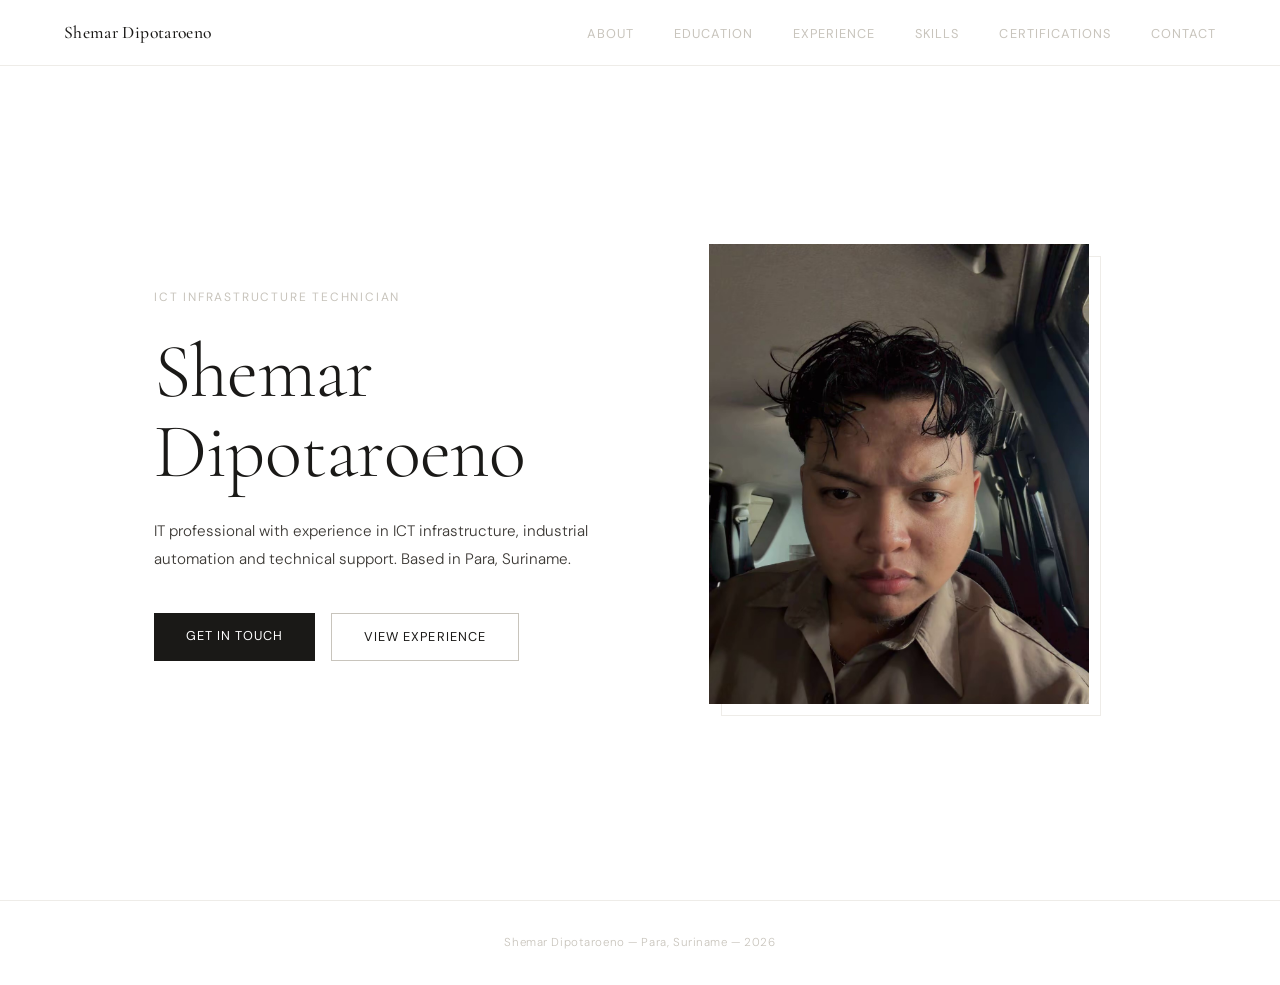
==== index.html @ 1cb49484 "Add files via upload" ====
﻿<!DOCTYPE html>
<html lang="en">
<head>
  <meta charset="UTF-8" />
  <meta name="viewport" content="width=device-width, initial-scale=1.0, viewport-fit=cover" />
  <title>Shemar Dipotaroeno</title>
  <link rel="preconnect" href="https://fonts.googleapis.com" />
  <link href="https://fonts.googleapis.com/css2?family=Cormorant+Garamond:wght@300;400;500;600&family=DM+Sans:wght@300;400;500&display=swap" rel="stylesheet" />
  <link rel="stylesheet" href="css/base.css">
  <link rel="stylesheet" href="css/hero.css">
</head>
<body>

<nav>
  <a href="index.html" class="nav-name">Shemar Dipotaroeno</a>
  <ul class="nav-links" id="navLinks">
    <li><a href="about.html">About</a></li>
    <li><a href="education.html">Education</a></li>
    <li><a href="experience.html">Experience</a></li>
    <li><a href="skills.html">Skills</a></li>
    <li><a href="certifications.html">Certifications</a></li>
    <li><a href="contact.html">Contact</a></li>
  </ul>
  <button class="nav-burger" id="navBurger" aria-label="Menu">
    <span></span><span></span><span></span>
  </button>
</nav>

<section id="hero">
  <div class="hero-text">
    <p class="hero-eyebrow">ICT Infrastructure Technician</p>
    <h1>Shemar<br/>Dipotaroeno</h1>
    <p class="hero-desc">
      IT professional with experience in ICT infrastructure, industrial automation and technical support.
      Based in Para, Suriname.
    </p>
    <div class="hero-ctas">
      <a href="contact.html" class="btn btn-primary">Get in touch</a>
      <a href="experience.html" class="btn btn-outline">View experience</a>
    </div>
  </div>
  <div class="hero-photo">
    <div class="photo-frame">
      <img src="img/shemar.jpg" alt="Shemar Dipotaroeno" />
    </div>
  </div>
</section>

<footer>
  <p>Shemar Dipotaroeno &mdash; Para, Suriname &mdash; <span id="year"></span></p>
</footer>

<script src="js/script.js"></script>
</body>
</html>
---- css/base.css ----
*, *::before, *::after { box-sizing: border-box; margin: 0; padding: 0; }

:root {
  --white:    #ffffff;
  --off:      #f7f6f3;
  --light:    #eeece8;
  --mid:      #c8c4bc;
  --dark:     #3a3733;
  --black:    #1a1917;
  --accent:   #2c5f4a;
  --serif:    'Cormorant Garamond', Georgia, serif;
  --sans:     'DM Sans', system-ui, sans-serif;
}

html { scroll-behavior: smooth; }

body {
  background: var(--white);
  color: var(--dark);
  font-family: var(--sans);
  font-weight: 300;
  line-height: 1.7;
}

/* ── NAV ── */
nav {
  position: fixed; top: 0; left: 0; right: 0;
  z-index: 100;
  display: flex; align-items: center; justify-content: space-between;
  padding: 1.1rem 4rem;
  background: rgba(255,255,255,.97);
  backdrop-filter: blur(8px);
  -webkit-backdrop-filter: blur(8px);
  border-bottom: 1px solid var(--light);
  min-height: 60px;
}
.nav-name {
  font-family: var(--serif);
  font-size: 1.1rem;
  font-weight: 500;
  color: var(--black);
  letter-spacing: .02em;
  text-decoration: none;
}
.nav-links { display: flex; gap: 2.5rem; list-style: none; }
.nav-links a {
  font-size: .8rem;
  font-weight: 400;
  color: var(--mid);
  text-decoration: none;
  letter-spacing: .08em;
  text-transform: uppercase;
  transition: color .2s;
}
.nav-links a:hover,
.nav-links a.active { color: var(--black); }

/* ── BUTTONS ── */
.btn {
  display: inline-block;
  padding: .75rem 2rem;
  font-family: var(--sans);
  font-size: .8rem;
  font-weight: 400;
  letter-spacing: .08em;
  text-transform: uppercase;
  text-decoration: none;
  border-radius: 0;
  transition: all .25s;
  cursor: pointer;
  border: none;
}
.btn-primary { background: var(--black); color: var(--white); }
.btn-primary:hover { background: var(--accent); }
.btn-outline { background: transparent; color: var(--black); border: 1px solid var(--mid); }
.btn-outline:hover { border-color: var(--black); }

/* ── DIVIDER ── */
.divider { border: none; border-top: 1px solid var(--light); margin: 0; }

/* ── SECTIONS ── */
section {
  padding: 6rem 4rem;
  max-width: 1100px;
  margin: 0 auto;
}
.sec-label {
  font-size: .7rem;
  font-weight: 400;
  color: var(--mid);
  letter-spacing: .2em;
  text-transform: uppercase;
  margin-bottom: 1rem;
}
h2 {
  font-family: var(--serif);
  font-size: clamp(2rem, 4vw, 3rem);
  font-weight: 300;
  color: var(--black);
  margin-bottom: 3rem;
  line-height: 1.1;
}

/* ── FOOTER ── */
footer {
  text-align: center;
  padding: 2rem;
  border-top: 1px solid var(--light);
  font-size: .72rem;
  color: var(--mid);
  letter-spacing: .05em;
}

/* ── REVEAL ── */
.reveal {
  opacity: 0;
  transform: translateY(24px);
  transition: opacity .7s, transform .7s;
}
.reveal.visible { opacity: 1; transform: none; }

@keyframes fadeUp {
  from { opacity: 0; transform: translateY(16px); }
  to   { opacity: 1; transform: none; }
}
@keyframes fadeIn {
  from { opacity: 0; }
  to   { opacity: 1; }
}

/* ── HAMBURGER ── */
.nav-burger {
  display: none;
  flex-direction: column;
  gap: 5px;
  background: none;
  border: none;
  cursor: pointer;
  padding: 4px;
}
.nav-burger span {
  display: block;
  width: 22px; height: 1.5px;
  background: var(--black);
  transition: all .3s;
}
.nav-burger.open span:nth-child(1) { transform: translateY(6.5px) rotate(45deg); }
.nav-burger.open span:nth-child(2) { opacity: 0; }
.nav-burger.open span:nth-child(3) { transform: translateY(-6.5px) rotate(-45deg); }

/* ── MOBILE NAV DRAWER ── */
@media (max-width: 900px) {
  .nav-burger { display: flex; }
  .nav-links {
    display: flex !important;
    flex-direction: column;
    position: fixed;
    top: 60px; left: 0; right: 0;
    background: rgba(255,255,255,.97);
    backdrop-filter: blur(8px);
    border-bottom: 1px solid var(--light);
    padding: 1.5rem 2rem;
    gap: 1.2rem;
    transform: translateY(-110%);
    transition: transform .3s ease;
    z-index: 99;
  }
  .nav-links.open { transform: translateY(0); }
  .nav-links a { font-size: .85rem; color: var(--dark); }
}

/* ── RESPONSIVE ── */
@media (max-width: 900px) {
  nav { padding: 1.2rem 2rem; }
  .nav-links { display: none; }
  section { padding: 4rem 2rem; }
  h2 { margin-bottom: 2rem; }
}

@media (max-width: 600px) {
  nav {
    padding: 1rem 1.2rem;
    padding-left: max(1.2rem, env(safe-area-inset-left));
    padding-right: max(1.2rem, env(safe-area-inset-right));
  }
  .nav-name { font-size: .95rem; }
  section { padding: 3rem 1.5rem; }
  h2 { font-size: 1.8rem; margin-bottom: 2rem; }
  .btn { width: 100%; text-align: center; }
  .btn-primary { padding: .9rem 1.5rem; font-size: .78rem; }
}
---- css/hero.css ----
/* ── HERO ── */
#hero {
  min-height: 100vh;
  display: grid;
  grid-template-columns: 1fr 1fr;
  align-items: center;
  padding: 7rem 4rem 4rem;
  gap: 4rem;
}
.hero-text { max-width: 480px; }
.hero-eyebrow {
  font-size: .75rem;
  font-weight: 400;
  color: var(--mid);
  letter-spacing: .15em;
  text-transform: uppercase;
  margin-bottom: 1.5rem;
  opacity: 0;
  animation: fadeUp .6s .2s forwards;
}
h1 {
  font-family: var(--serif);
  font-size: clamp(3rem, 6vw, 5rem);
  font-weight: 300;
  line-height: 1.05;
  color: var(--black);
  letter-spacing: -.01em;
  margin-bottom: 1.5rem;
  opacity: 0;
  animation: fadeUp .7s .35s forwards;
}
.hero-desc {
  font-size: .95rem;
  color: var(--dark);
  line-height: 1.85;
  margin-bottom: 2.5rem;
  opacity: 0;
  animation: fadeUp .7s .5s forwards;
}
.hero-ctas {
  display: flex; gap: 1rem; flex-wrap: wrap;
  opacity: 0;
  animation: fadeUp .7s .65s forwards;
}
.hero-photo {
  display: flex; justify-content: center; align-items: center;
  opacity: 0;
  animation: fadeIn .9s .4s forwards;
}
.photo-frame {
  position: relative;
  width: 380px; height: 460px;
}
.photo-frame img {
  width: 100%; height: 100%;
  object-fit: cover;
  object-position: center top;
  display: block;
  filter: grayscale(15%);
}
.photo-frame::after {
  content: '';
  position: absolute;
  inset: 12px -12px -12px 12px;
  border: 1px solid var(--light);
  z-index: -1;
}

@media (max-width: 900px) {
  #hero { grid-template-columns: 1fr; padding: 7rem 2rem 4rem; gap: 3rem; }
  .hero-photo { order: -1; }
  .photo-frame { width: 260px; height: 315px; }
}

@media (max-width: 600px) {
  #hero {
    grid-template-columns: 1fr;
    padding: 5.5rem 1.5rem 3rem;
    gap: 2rem;
    text-align: center;
    min-height: auto;
  }
  .hero-photo { order: -1; justify-content: center; }
  .photo-frame { width: 160px; height: 195px; margin: 0 auto; }
  .photo-frame::after { display: none; }
  h1 { font-size: 2.8rem; }
  .hero-eyebrow { font-size: .7rem; }
  .hero-desc { font-size: .9rem; }
  .hero-ctas { justify-content: center; flex-direction: column; align-items: center; }
}
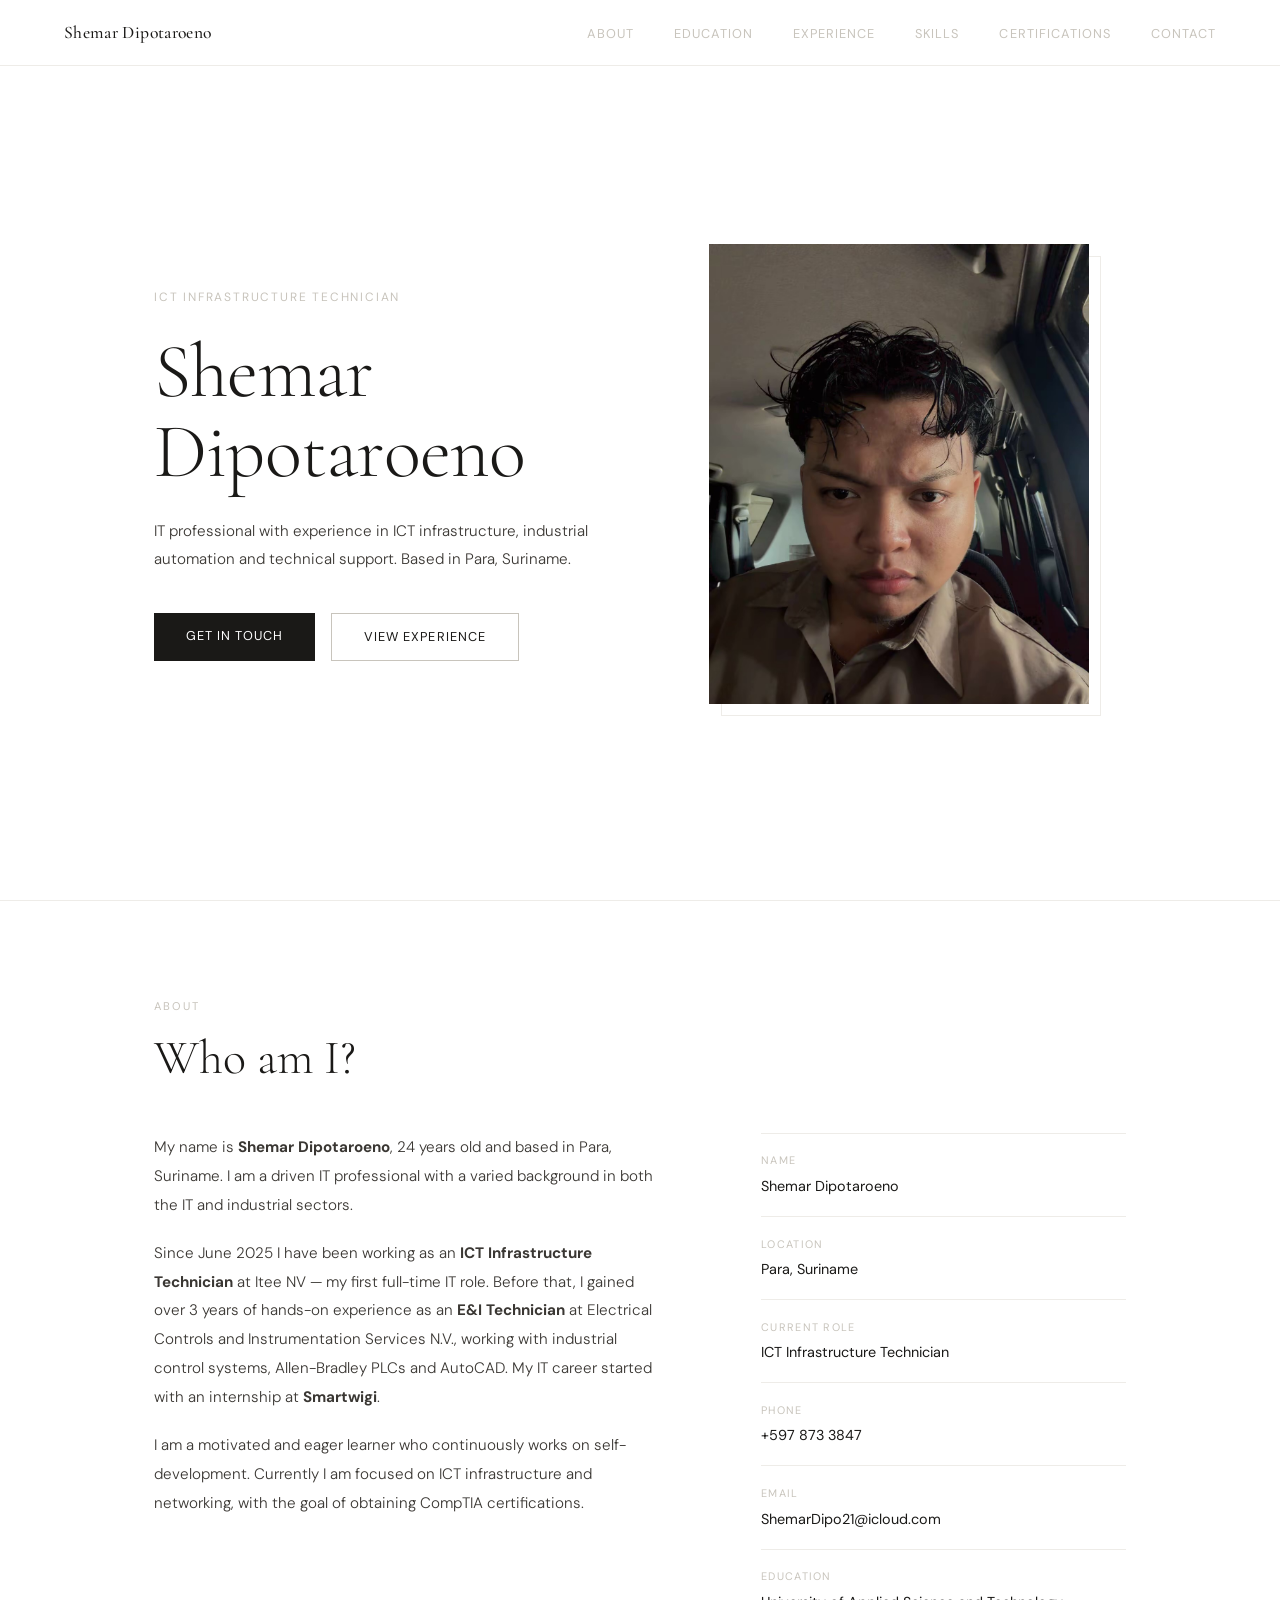
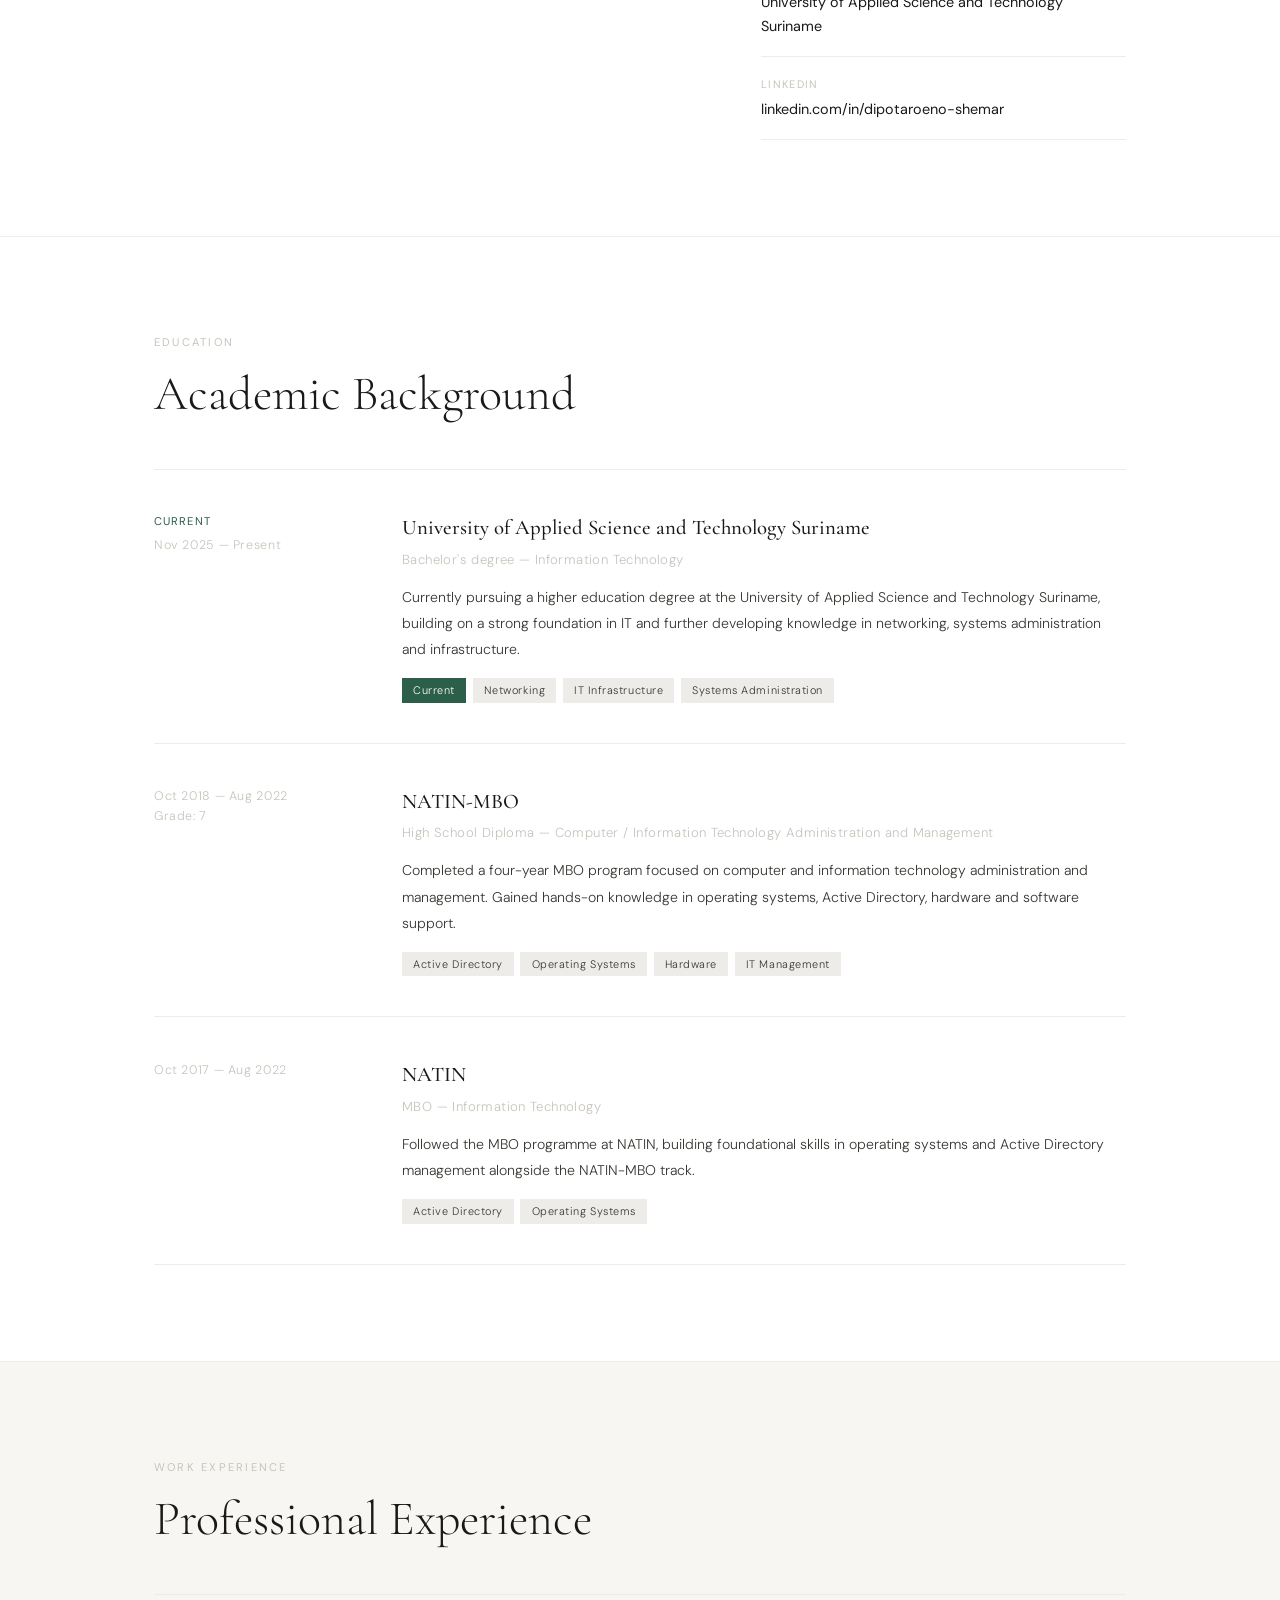
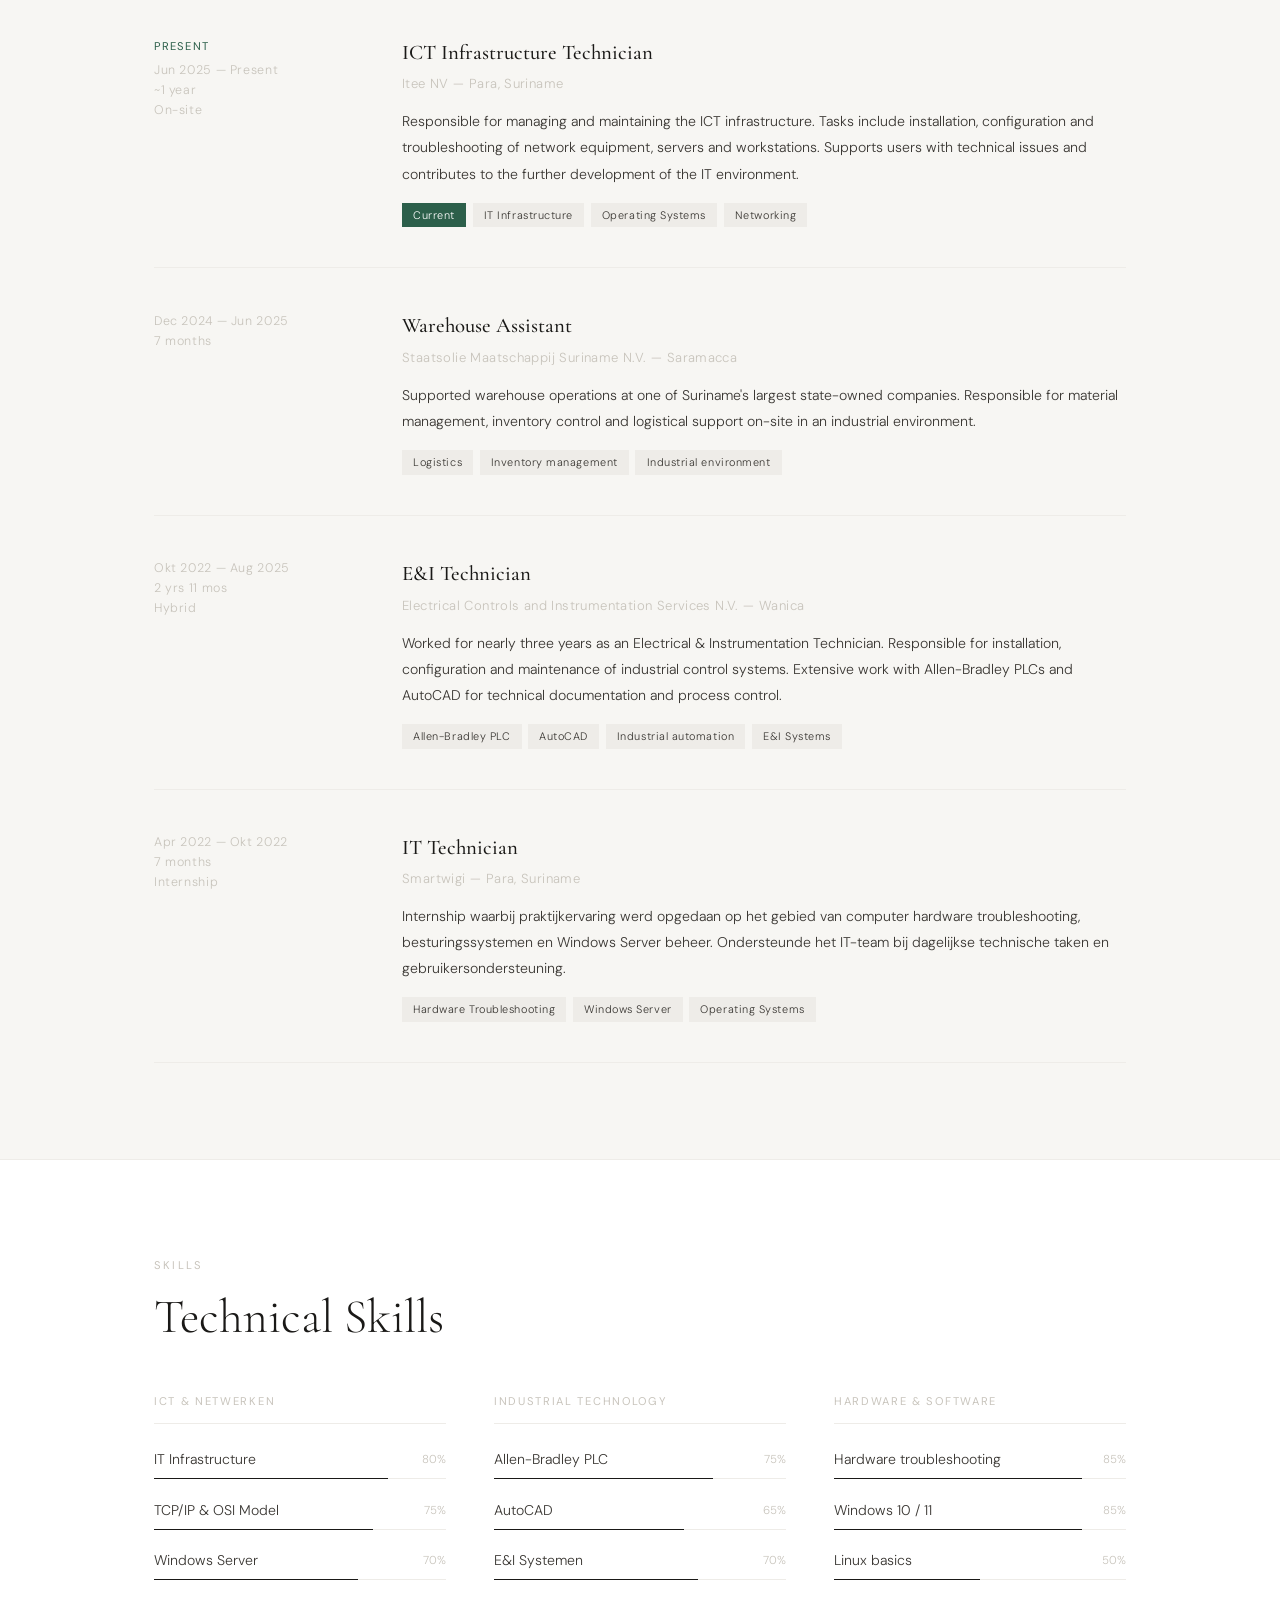
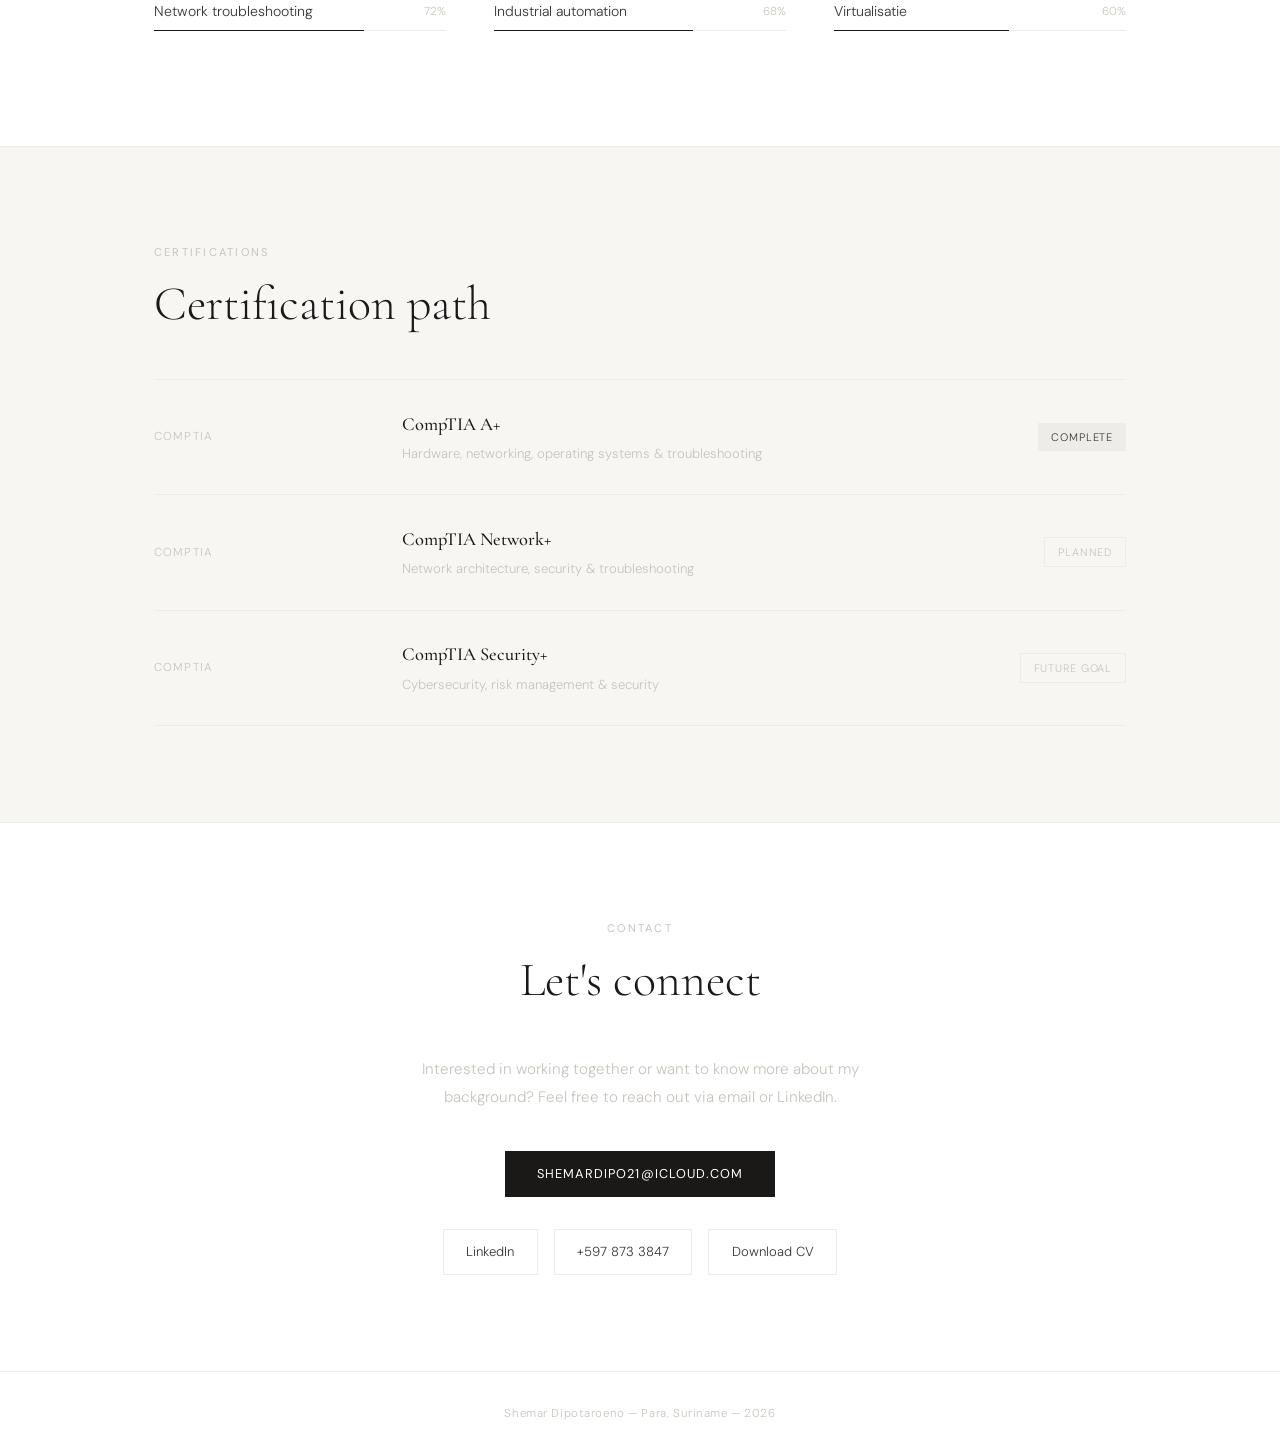
==== commit feb671cf: "Add files via upload" ====
--- a/index.html
+++ b/index.html
@@ -1,4 +1,4 @@
-﻿<!DOCTYPE html>
+<!DOCTYPE html>
 <html lang="en">
 <head>
   <meta charset="UTF-8" />
@@ -8,24 +8,30 @@
   <link href="https://fonts.googleapis.com/css2?family=Cormorant+Garamond:wght@300;400;500;600&family=DM+Sans:wght@300;400;500&display=swap" rel="stylesheet" />
   <link rel="stylesheet" href="css/base.css">
   <link rel="stylesheet" href="css/hero.css">
+  <link rel="stylesheet" href="css/about.css">
+  <link rel="stylesheet" href="css/experience.css">
+  <link rel="stylesheet" href="css/skills.css">
+  <link rel="stylesheet" href="css/certifications.css">
+  <link rel="stylesheet" href="css/contact.css">
 </head>
 <body>
 
 <nav>
-  <a href="index.html" class="nav-name">Shemar Dipotaroeno</a>
+  <a href="#hero" class="nav-name">Shemar Dipotaroeno</a>
   <ul class="nav-links" id="navLinks">
-    <li><a href="about.html">About</a></li>
-    <li><a href="education.html">Education</a></li>
-    <li><a href="experience.html">Experience</a></li>
-    <li><a href="skills.html">Skills</a></li>
-    <li><a href="certifications.html">Certifications</a></li>
-    <li><a href="contact.html">Contact</a></li>
+    <li><a href="#about">About</a></li>
+    <li><a href="#education">Education</a></li>
+    <li><a href="#experience">Experience</a></li>
+    <li><a href="#skills">Skills</a></li>
+    <li><a href="#certifications">Certifications</a></li>
+    <li><a href="#contact">Contact</a></li>
   </ul>
   <button class="nav-burger" id="navBurger" aria-label="Menu">
     <span></span><span></span><span></span>
   </button>
 </nav>
 
+<!-- HERO -->
 <section id="hero">
   <div class="hero-text">
     <p class="hero-eyebrow">ICT Infrastructure Technician</p>
@@ -35,8 +41,8 @@
       Based in Para, Suriname.
     </p>
     <div class="hero-ctas">
-      <a href="contact.html" class="btn btn-primary">Get in touch</a>
-      <a href="experience.html" class="btn btn-outline">View experience</a>
+      <a href="#contact" class="btn btn-primary">Get in touch</a>
+      <a href="#experience" class="btn btn-outline">View experience</a>
     </div>
   </div>
   <div class="hero-photo">
@@ -46,13 +52,374 @@
   </div>
 </section>
 
+<hr class="divider">
+
+<!-- ABOUT -->
+<section id="about">
+  <div class="reveal">
+    <p class="sec-label">About</p>
+    <h2>Who am I?</h2>
+  </div>
+  <div class="about-grid reveal">
+    <div class="about-text">
+      <p>
+        My name is <strong>Shemar Dipotaroeno</strong>, 24 years old and based in
+        Para, Suriname. I am a driven IT professional with a varied background
+        in both the IT and industrial sectors.
+      </p>
+      <p>
+        Since June 2025 I have been working as an <strong>ICT Infrastructure Technician</strong> at Itee NV &mdash;
+        my first full-time IT role. Before that, I gained over 3 years of hands-on experience as an
+        <strong>E&amp;I Technician</strong> at Electrical Controls and Instrumentation Services N.V.,
+        working with industrial control systems, Allen-Bradley PLCs and AutoCAD.
+        My IT career started with an internship at <strong>Smartwigi</strong>.
+      </p>
+      <p>
+        I am a motivated and eager learner who continuously works on self-development. Currently I am
+        focused on ICT infrastructure and networking, with the goal of obtaining
+        CompTIA certifications.
+      </p>
+    </div>
+    <div class="about-details">
+      <div class="detail-row">
+        <span class="detail-label">Name</span>
+        <span class="detail-val">Shemar Dipotaroeno</span>
+      </div>
+      <div class="detail-row">
+        <span class="detail-label">Location</span>
+        <span class="detail-val">Para, Suriname</span>
+      </div>
+      <div class="detail-row">
+        <span class="detail-label">Current role</span>
+        <span class="detail-val">ICT Infrastructure Technician</span>
+      </div>
+      <div class="detail-row">
+        <span class="detail-label">Phone</span>
+        <span class="detail-val">+597 873 3847</span>
+      </div>
+      <div class="detail-row">
+        <span class="detail-label">Email</span>
+        <span class="detail-val">ShemarDipo21@icloud.com</span>
+      </div>
+      <div class="detail-row">
+        <span class="detail-label">Education</span>
+        <span class="detail-val">University of Applied Science and Technology Suriname</span>
+      </div>
+      <div class="detail-row">
+        <span class="detail-label">LinkedIn</span>
+        <span class="detail-val">linkedin.com/in/dipotaroeno-shemar</span>
+      </div>
+    </div>
+  </div>
+</section>
+
+<hr class="divider">
+
+<!-- EDUCATION -->
+<section id="education">
+  <div class="reveal">
+    <p class="sec-label">Education</p>
+    <h2>Academic Background</h2>
+  </div>
+  <div class="exp-list reveal">
+
+    <div class="exp-item">
+      <div class="exp-period">
+        <strong>Current</strong>
+        Nov 2025 &mdash; Present
+      </div>
+      <div class="exp-content">
+        <div class="exp-title">University of Applied Science and Technology Suriname</div>
+        <div class="exp-company">Bachelor's degree &mdash; Information Technology</div>
+        <div class="exp-desc">
+          Currently pursuing a higher education degree at the University of Applied Science
+          and Technology Suriname, building on a strong foundation in IT and further developing
+          knowledge in networking, systems administration and infrastructure.
+        </div>
+        <div class="exp-tags">
+          <span class="tag current">Current</span>
+          <span class="tag">Networking</span>
+          <span class="tag">IT Infrastructure</span>
+          <span class="tag">Systems Administration</span>
+        </div>
+      </div>
+    </div>
+
+    <div class="exp-item">
+      <div class="exp-period">
+        Oct 2018 &mdash; Aug 2022<br/>Grade: 7
+      </div>
+      <div class="exp-content">
+        <div class="exp-title">NATIN-MBO</div>
+        <div class="exp-company">High School Diploma &mdash; Computer / Information Technology Administration and Management</div>
+        <div class="exp-desc">
+          Completed a four-year MBO program focused on computer and information technology
+          administration and management. Gained hands-on knowledge in operating systems,
+          Active Directory, hardware and software support.
+        </div>
+        <div class="exp-tags">
+          <span class="tag">Active Directory</span>
+          <span class="tag">Operating Systems</span>
+          <span class="tag">Hardware</span>
+          <span class="tag">IT Management</span>
+        </div>
+      </div>
+    </div>
+
+    <div class="exp-item">
+      <div class="exp-period">
+        Oct 2017 &mdash; Aug 2022
+      </div>
+      <div class="exp-content">
+        <div class="exp-title">NATIN</div>
+        <div class="exp-company">MBO &mdash; Information Technology</div>
+        <div class="exp-desc">
+          Followed the MBO programme at NATIN, building foundational skills in
+          operating systems and Active Directory management alongside the NATIN-MBO track.
+        </div>
+        <div class="exp-tags">
+          <span class="tag">Active Directory</span>
+          <span class="tag">Operating Systems</span>
+        </div>
+      </div>
+    </div>
+
+  </div>
+</section>
+
+<hr class="divider">
+
+<!-- EXPERIENCE -->
+<section id="experience">
+<div class="exp-inner">
+  <div class="reveal">
+    <p class="sec-label">Work experience</p>
+    <h2>Professional Experience</h2>
+  </div>
+  <div class="exp-list reveal">
+
+    <div class="exp-item">
+      <div class="exp-period">
+        <strong>Present</strong>
+        Jun 2025 &mdash; Present<br/>~1 year<br/>On-site
+      </div>
+      <div class="exp-content">
+        <div class="exp-title">ICT Infrastructure Technician</div>
+        <div class="exp-company">Itee NV &mdash; Para, Suriname</div>
+        <div class="exp-desc">
+          Responsible for managing and maintaining the ICT infrastructure.
+          Tasks include installation, configuration and troubleshooting of
+          network equipment, servers and workstations. Supports users with
+          technical issues and contributes to the further development of the IT environment.
+        </div>
+        <div class="exp-tags">
+          <span class="tag current">Current</span>
+          <span class="tag">IT Infrastructure</span>
+          <span class="tag">Operating Systems</span>
+          <span class="tag">Networking</span>
+        </div>
+      </div>
+    </div>
+
+    <div class="exp-item">
+      <div class="exp-period">
+        Dec 2024 &mdash; Jun 2025<br/>7 months
+      </div>
+      <div class="exp-content">
+        <div class="exp-title">Warehouse Assistant</div>
+        <div class="exp-company">Staatsolie Maatschappij Suriname N.V. &mdash; Saramacca</div>
+        <div class="exp-desc">
+          Supported warehouse operations at one of Suriname's largest state-owned companies.
+          Responsible for material management, inventory control and logistical support
+          on-site in an industrial environment.
+        </div>
+        <div class="exp-tags">
+          <span class="tag">Logistics</span>
+          <span class="tag">Inventory management</span>
+          <span class="tag">Industrial environment</span>
+        </div>
+      </div>
+    </div>
+
+    <div class="exp-item">
+      <div class="exp-period">
+        Okt 2022 &mdash; Aug 2025<br/>2 yrs 11 mos<br/>Hybrid
+      </div>
+      <div class="exp-content">
+        <div class="exp-title">E&amp;I Technician</div>
+        <div class="exp-company">Electrical Controls and Instrumentation Services N.V. &mdash; Wanica</div>
+        <div class="exp-desc">
+          Worked for nearly three years as an Electrical &amp; Instrumentation Technician.
+          Responsible for installation, configuration and maintenance of industrial
+          control systems. Extensive work with Allen-Bradley PLCs and AutoCAD
+          for technical documentation and process control.
+        </div>
+        <div class="exp-tags">
+          <span class="tag">Allen-Bradley PLC</span>
+          <span class="tag">AutoCAD</span>
+          <span class="tag">Industrial automation</span>
+          <span class="tag">E&amp;I Systems</span>
+        </div>
+      </div>
+    </div>
+
+    <div class="exp-item">
+      <div class="exp-period">
+        Apr 2022 &mdash; Okt 2022<br/>7 months<br/>Internship
+      </div>
+      <div class="exp-content">
+        <div class="exp-title">IT Technician</div>
+        <div class="exp-company">Smartwigi &mdash; Para, Suriname</div>
+        <div class="exp-desc">
+          Internship waarbij praktijkervaring werd opgedaan op het gebied van computer hardware
+          troubleshooting, besturingssystemen en Windows Server beheer.
+          Ondersteunde het IT-team bij dagelijkse technische taken en gebruikersondersteuning.
+        </div>
+        <div class="exp-tags">
+          <span class="tag">Hardware Troubleshooting</span>
+          <span class="tag">Windows Server</span>
+          <span class="tag">Operating Systems</span>
+        </div>
+      </div>
+    </div>
+
+  </div>
+</div>
+</section>
+
+<hr class="divider">
+
+<!-- SKILLS -->
+<section id="skills">
+  <div class="reveal">
+    <p class="sec-label">Skills</p>
+    <h2>Technical Skills</h2>
+  </div>
+  <div class="skills-cols reveal">
+    <div class="skill-col">
+      <h3>ICT &amp; Netwerken</h3>
+      <div class="skill-entry">
+        <div class="skill-row"><span class="skill-name">IT Infrastructure</span><span class="skill-pct">80%</span></div>
+        <div class="skill-bar"><div class="skill-fill" data-w="80"></div></div>
+      </div>
+      <div class="skill-entry">
+        <div class="skill-row"><span class="skill-name">TCP/IP &amp; OSI Model</span><span class="skill-pct">75%</span></div>
+        <div class="skill-bar"><div class="skill-fill" data-w="75"></div></div>
+      </div>
+      <div class="skill-entry">
+        <div class="skill-row"><span class="skill-name">Windows Server</span><span class="skill-pct">70%</span></div>
+        <div class="skill-bar"><div class="skill-fill" data-w="70"></div></div>
+      </div>
+      <div class="skill-entry">
+        <div class="skill-row"><span class="skill-name">Network troubleshooting</span><span class="skill-pct">72%</span></div>
+        <div class="skill-bar"><div class="skill-fill" data-w="72"></div></div>
+      </div>
+    </div>
+    <div class="skill-col">
+      <h3>Industrial Technology</h3>
+      <div class="skill-entry">
+        <div class="skill-row"><span class="skill-name">Allen-Bradley PLC</span><span class="skill-pct">75%</span></div>
+        <div class="skill-bar"><div class="skill-fill" data-w="75"></div></div>
+      </div>
+      <div class="skill-entry">
+        <div class="skill-row"><span class="skill-name">AutoCAD</span><span class="skill-pct">65%</span></div>
+        <div class="skill-bar"><div class="skill-fill" data-w="65"></div></div>
+      </div>
+      <div class="skill-entry">
+        <div class="skill-row"><span class="skill-name">E&amp;I Systemen</span><span class="skill-pct">70%</span></div>
+        <div class="skill-bar"><div class="skill-fill" data-w="70"></div></div>
+      </div>
+      <div class="skill-entry">
+        <div class="skill-row"><span class="skill-name">Industrial automation</span><span class="skill-pct">68%</span></div>
+        <div class="skill-bar"><div class="skill-fill" data-w="68"></div></div>
+      </div>
+    </div>
+    <div class="skill-col">
+      <h3>Hardware &amp; Software</h3>
+      <div class="skill-entry">
+        <div class="skill-row"><span class="skill-name">Hardware troubleshooting</span><span class="skill-pct">85%</span></div>
+        <div class="skill-bar"><div class="skill-fill" data-w="85"></div></div>
+      </div>
+      <div class="skill-entry">
+        <div class="skill-row"><span class="skill-name">Windows 10 / 11</span><span class="skill-pct">85%</span></div>
+        <div class="skill-bar"><div class="skill-fill" data-w="85"></div></div>
+      </div>
+      <div class="skill-entry">
+        <div class="skill-row"><span class="skill-name">Linux basics</span><span class="skill-pct">50%</span></div>
+        <div class="skill-bar"><div class="skill-fill" data-w="50"></div></div>
+      </div>
+      <div class="skill-entry">
+        <div class="skill-row"><span class="skill-name">Virtualisatie</span><span class="skill-pct">60%</span></div>
+        <div class="skill-bar"><div class="skill-fill" data-w="60"></div></div>
+      </div>
+    </div>
+  </div>
+</section>
+
+<hr class="divider">
+
+<!-- CERTIFICATIONS -->
+<section id="certifications">
+<div class="cert-inner">
+  <div class="reveal">
+    <p class="sec-label">Certifications</p>
+    <h2>Certification path</h2>
+  </div>
+  <div class="cert-list reveal">
+    <div class="cert-item">
+      <div class="cert-org">CompTIA</div>
+      <div>
+        <div class="cert-name">CompTIA A+</div>
+        <div class="cert-desc">Hardware, networking, operating systems &amp; troubleshooting</div>
+      </div>
+      <span class="cert-status progress">Complete</span>
+    </div>
+    <div class="cert-item">
+      <div class="cert-org">CompTIA</div>
+      <div>
+        <div class="cert-name">CompTIA Network+</div>
+        <div class="cert-desc">Network architecture, security &amp; troubleshooting</div>
+      </div>
+      <span class="cert-status planned">Planned</span>
+    </div>
+    <div class="cert-item">
+      <div class="cert-org">CompTIA</div>
+      <div>
+        <div class="cert-name">CompTIA Security+</div>
+        <div class="cert-desc">Cybersecurity, risk management &amp; security</div>
+      </div>
+      <span class="cert-status planned">Future goal</span>
+    </div>
+  </div>
+</div>
+</section>
+
+<hr class="divider">
+
+<!-- CONTACT -->
+<section id="contact">
+  <div class="reveal">
+    <p class="sec-label">Contact</p>
+    <h2>Let's connect</h2>
+  </div>
+  <div class="contact-inner reveal">
+    <p>
+      Interested in working together or want to know more about my background?
+      Feel free to reach out via email or LinkedIn.
+    </p>
+    <a href="mailto:ShemarDipo21@icloud.com" class="btn btn-primary">ShemarDipo21@icloud.com</a>
+    <div class="contact-grid">
+      <a href="https://www.linkedin.com/in/dipotaroeno-shemar" target="_blank" class="contact-item">LinkedIn</a>
+      <a href="tel:+5978733847" class="contact-item">+597 873 3847</a>
+      <a href="#" class="contact-item">Download CV</a>
+    </div>
+  </div>
+</section>
+
 <footer>
   <p>Shemar Dipotaroeno &mdash; Para, Suriname &mdash; <span id="year"></span></p>
 </footer>
 
 <script src="js/script.js"></script>
 </body>
-</html>
-
-
-
+</html>
--- a/css/about.css
+++ b/css/about.css
@@ -0,0 +1,42 @@
+/* ── ABOUT ── */
+.about-grid {
+  display: grid;
+  grid-template-columns: 1.4fr 1fr;
+  gap: 6rem;
+  align-items: start;
+}
+.about-text p {
+  margin-bottom: 1.2rem;
+  font-size: .95rem;
+  line-height: 1.9;
+  color: var(--dark);
+}
+.about-details { display: flex; flex-direction: column; gap: 0; }
+.detail-row {
+  display: flex;
+  flex-direction: column;
+  padding: 1.1rem 0;
+  border-bottom: 1px solid var(--light);
+}
+.detail-row:first-child { border-top: 1px solid var(--light); }
+.detail-label {
+  font-size: .68rem;
+  font-weight: 400;
+  color: var(--mid);
+  letter-spacing: .12em;
+  text-transform: uppercase;
+  margin-bottom: .25rem;
+}
+.detail-val {
+  font-size: .9rem;
+  color: var(--black);
+  font-weight: 400;
+}
+
+@media (max-width: 900px) {
+  .about-grid { grid-template-columns: 1fr; gap: 3rem; }
+}
+@media (max-width: 600px) {
+  .about-grid { grid-template-columns: 1fr; gap: 2rem; }
+  .detail-val { font-size: .85rem; }
+}
--- a/css/experience.css
+++ b/css/experience.css
@@ -0,0 +1,69 @@
+/* ── EXPERIENCE & EDUCATION ── */
+#experience { background: var(--off); max-width: 100%; padding: 6rem 0; }
+.exp-inner { max-width: 1100px; margin: 0 auto; padding: 0 4rem; }
+.exp-list { display: flex; flex-direction: column; }
+.exp-item {
+  display: grid;
+  grid-template-columns: 200px 1fr;
+  gap: 3rem;
+  padding: 2.5rem 0;
+  border-bottom: 1px solid var(--light);
+  transition: background .2s;
+}
+.exp-item:first-child { border-top: 1px solid var(--light); }
+.exp-period {
+  font-size: .78rem;
+  color: var(--mid);
+  letter-spacing: .05em;
+  padding-top: .2rem;
+  line-height: 1.6;
+}
+.exp-period strong {
+  display: block;
+  font-size: .7rem;
+  font-weight: 400;
+  letter-spacing: .1em;
+  text-transform: uppercase;
+  color: var(--accent);
+  margin-bottom: .3rem;
+}
+.exp-title {
+  font-family: var(--serif);
+  font-size: 1.3rem;
+  font-weight: 500;
+  color: var(--black);
+  margin-bottom: .2rem;
+}
+.exp-company {
+  font-size: .82rem;
+  color: var(--mid);
+  margin-bottom: .8rem;
+  letter-spacing: .03em;
+}
+.exp-desc {
+  font-size: .88rem;
+  color: var(--dark);
+  line-height: 1.85;
+  margin-bottom: 1rem;
+}
+.exp-tags { display: flex; flex-wrap: wrap; gap: .4rem; }
+.tag {
+  font-size: .68rem;
+  padding: .2rem .7rem;
+  background: var(--light);
+  color: var(--dark);
+  letter-spacing: .05em;
+}
+.tag.current { background: var(--accent); color: white; }
+
+@media (max-width: 900px) {
+  .exp-inner { padding: 0 2rem; }
+  .exp-item { grid-template-columns: 1fr; gap: .5rem; }
+}
+@media (max-width: 600px) {
+  .exp-inner { padding: 0 1.5rem; padding-top: 3rem !important; padding-bottom: 3rem !important; }
+  .exp-item { grid-template-columns: 1fr; gap: .3rem; padding: 1.8rem 0; }
+  .exp-period { font-size: .75rem; }
+  .exp-title { font-size: 1.1rem; }
+  .exp-desc { font-size: .85rem; }
+}
--- a/css/skills.css
+++ b/css/skills.css
@@ -0,0 +1,47 @@
+/* ── SKILLS ── */
+.skills-cols {
+  display: grid;
+  grid-template-columns: repeat(3, 1fr);
+  gap: 3rem;
+}
+.skill-col h3 {
+  font-size: .7rem;
+  font-weight: 400;
+  color: var(--mid);
+  letter-spacing: .15em;
+  text-transform: uppercase;
+  margin-bottom: 1.5rem;
+  padding-bottom: .75rem;
+  border-bottom: 1px solid var(--light);
+}
+.skill-entry {
+  display: flex;
+  flex-direction: column;
+  gap: .4rem;
+  margin-bottom: 1.2rem;
+}
+.skill-row {
+  display: flex;
+  justify-content: space-between;
+  align-items: center;
+}
+.skill-name { font-size: .88rem; color: var(--dark); }
+.skill-pct { font-size: .72rem; color: var(--mid); }
+.skill-bar {
+  height: 1px;
+  background: var(--light);
+  position: relative;
+}
+.skill-fill {
+  position: absolute; top: 0; left: 0; height: 100%;
+  background: var(--black);
+  width: 0;
+  transition: width 1.2s cubic-bezier(.4,0,.2,1);
+}
+
+@media (max-width: 900px) {
+  .skills-cols { grid-template-columns: 1fr 1fr; gap: 2rem; }
+}
+@media (max-width: 600px) {
+  .skills-cols { grid-template-columns: 1fr; gap: 2rem; }
+}
--- a/css/certifications.css
+++ b/css/certifications.css
@@ -0,0 +1,50 @@
+/* ── CERTIFICATIONS ── */
+#certifications { background: var(--off); max-width: 100%; padding: 6rem 0; }
+.cert-inner { max-width: 1100px; margin: 0 auto; padding: 0 4rem; }
+.cert-list { display: flex; flex-direction: column; }
+.cert-item {
+  display: grid;
+  grid-template-columns: 200px 1fr auto;
+  gap: 3rem;
+  align-items: center;
+  padding: 1.8rem 0;
+  border-bottom: 1px solid var(--light);
+}
+.cert-item:first-child { border-top: 1px solid var(--light); }
+.cert-org {
+  font-size: .72rem;
+  color: var(--mid);
+  letter-spacing: .1em;
+  text-transform: uppercase;
+}
+.cert-name {
+  font-family: var(--serif);
+  font-size: 1.15rem;
+  font-weight: 500;
+  color: var(--black);
+}
+.cert-desc {
+  font-size: .82rem;
+  color: var(--mid);
+  margin-top: .2rem;
+}
+.cert-status {
+  font-size: .68rem;
+  padding: .3rem .8rem;
+  letter-spacing: .08em;
+  text-transform: uppercase;
+  white-space: nowrap;
+}
+.cert-status.active { background: var(--accent); color: white; }
+.cert-status.progress { background: var(--light); color: var(--dark); }
+.cert-status.planned { border: 1px solid var(--light); color: var(--mid); }
+
+@media (max-width: 900px) {
+  .cert-inner { padding: 0 2rem; }
+  .cert-item { grid-template-columns: 1fr; gap: .4rem; }
+}
+@media (max-width: 600px) {
+  .cert-inner { padding: 0 1.5rem; padding-top: 3rem !important; padding-bottom: 3rem !important; }
+  .cert-item { grid-template-columns: 1fr; gap: .4rem; padding: 1.4rem 0; }
+  .cert-status { align-self: flex-start; }
+}
--- a/css/contact.css
+++ b/css/contact.css
@@ -0,0 +1,29 @@
+/* ── CONTACT ── */
+#contact { text-align: center; }
+.contact-inner { max-width: 520px; margin: 0 auto; }
+.contact-inner p {
+  font-size: .95rem;
+  color: var(--mid);
+  margin-bottom: 2.5rem;
+  line-height: 1.85;
+}
+.contact-grid {
+  display: flex; justify-content: center; flex-wrap: wrap; gap: 1rem;
+  margin-top: 2rem;
+}
+.contact-item {
+  display: flex; align-items: center; gap: .6rem;
+  font-size: .82rem;
+  color: var(--dark);
+  text-decoration: none;
+  padding: .7rem 1.4rem;
+  border: 1px solid var(--light);
+  transition: all .2s;
+}
+.contact-item:hover { border-color: var(--black); color: var(--black); }
+
+@media (max-width: 600px) {
+  .contact-inner p { font-size: .88rem; }
+  .contact-grid { flex-direction: column; align-items: stretch; }
+  .contact-item { justify-content: center; }
+}
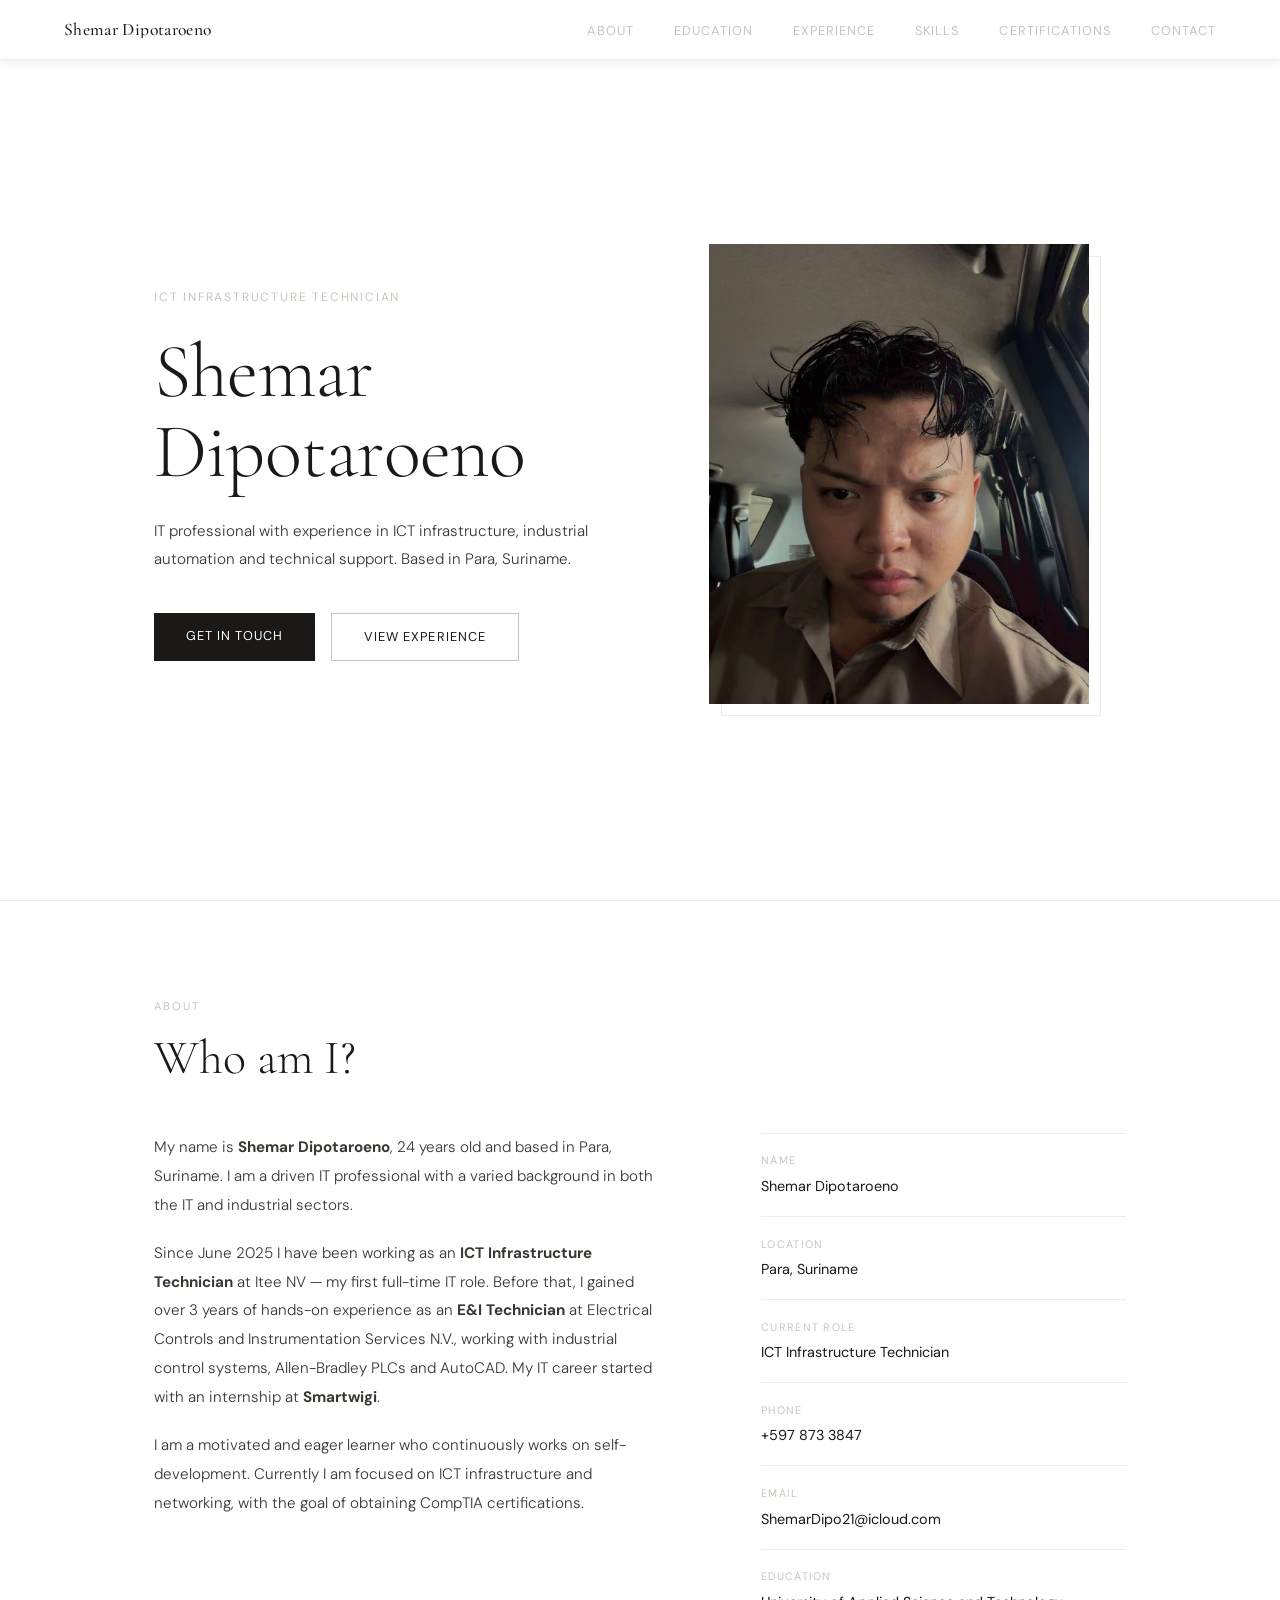
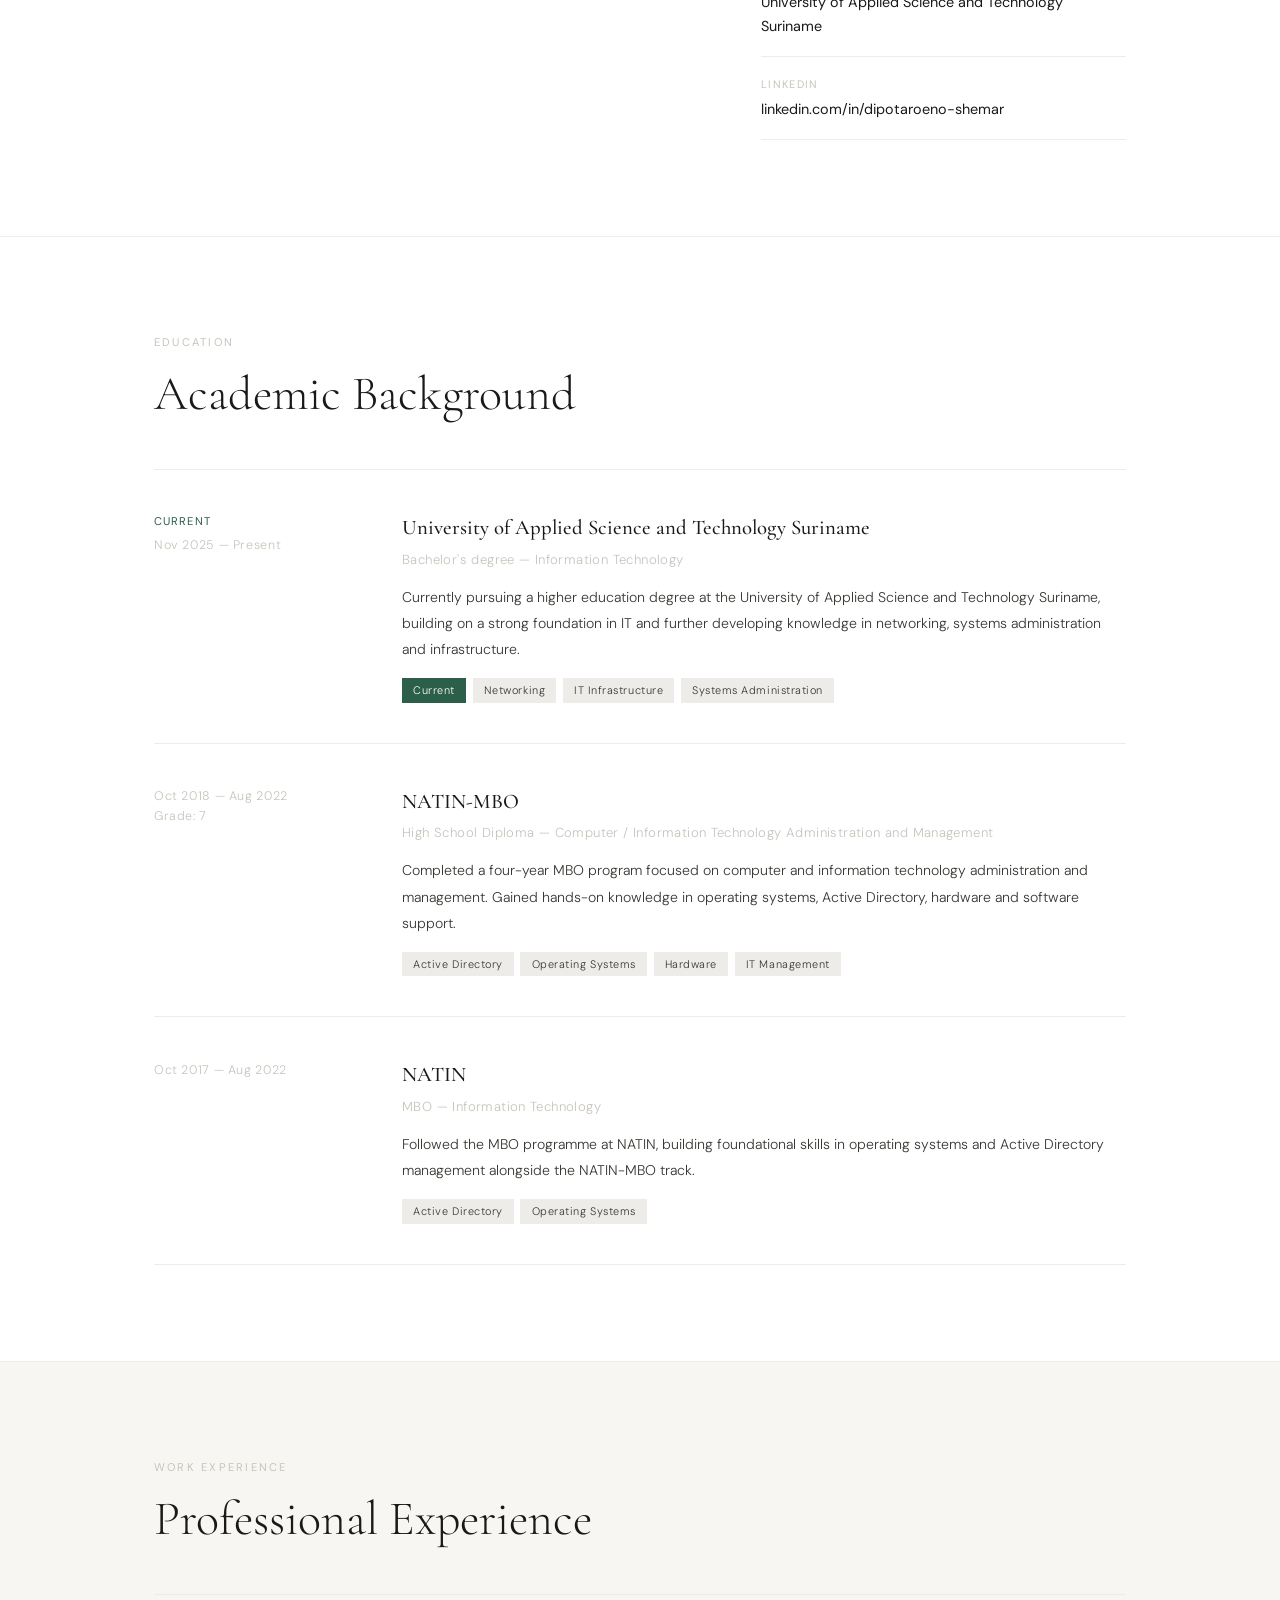
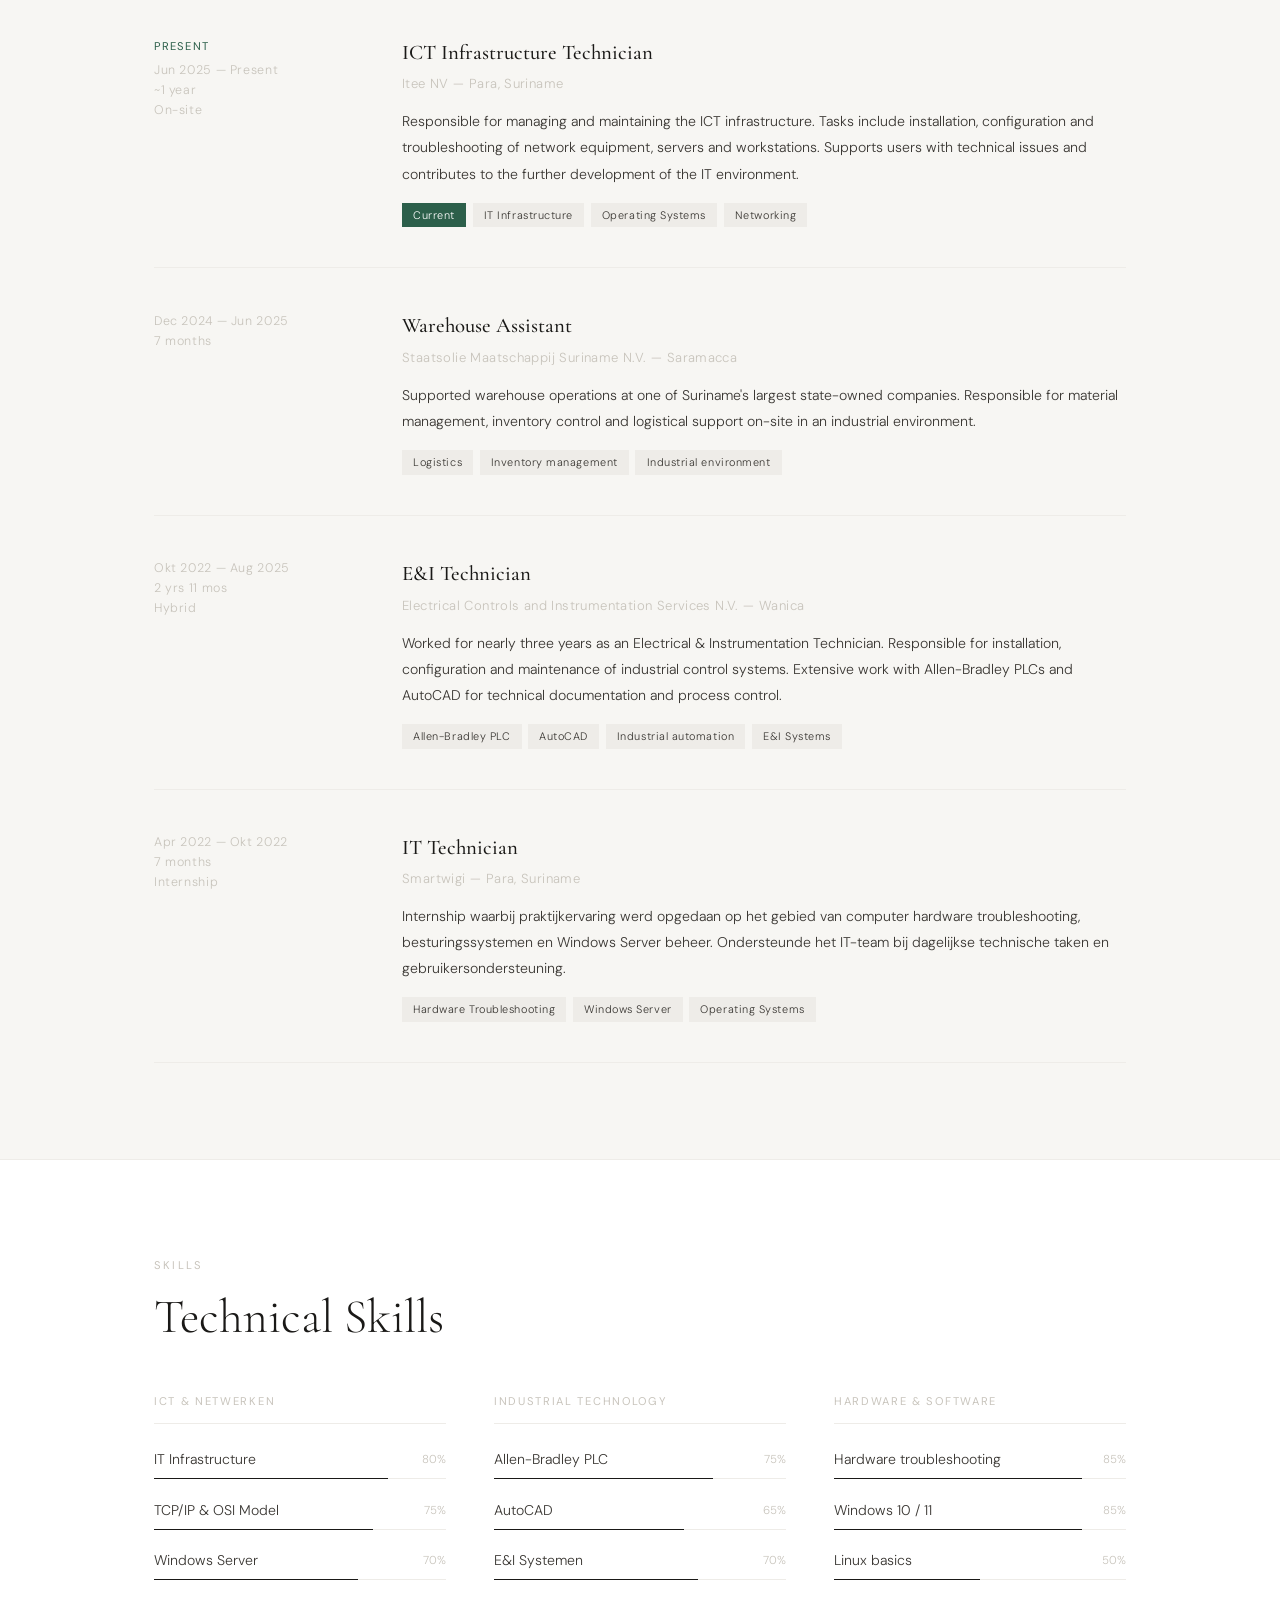
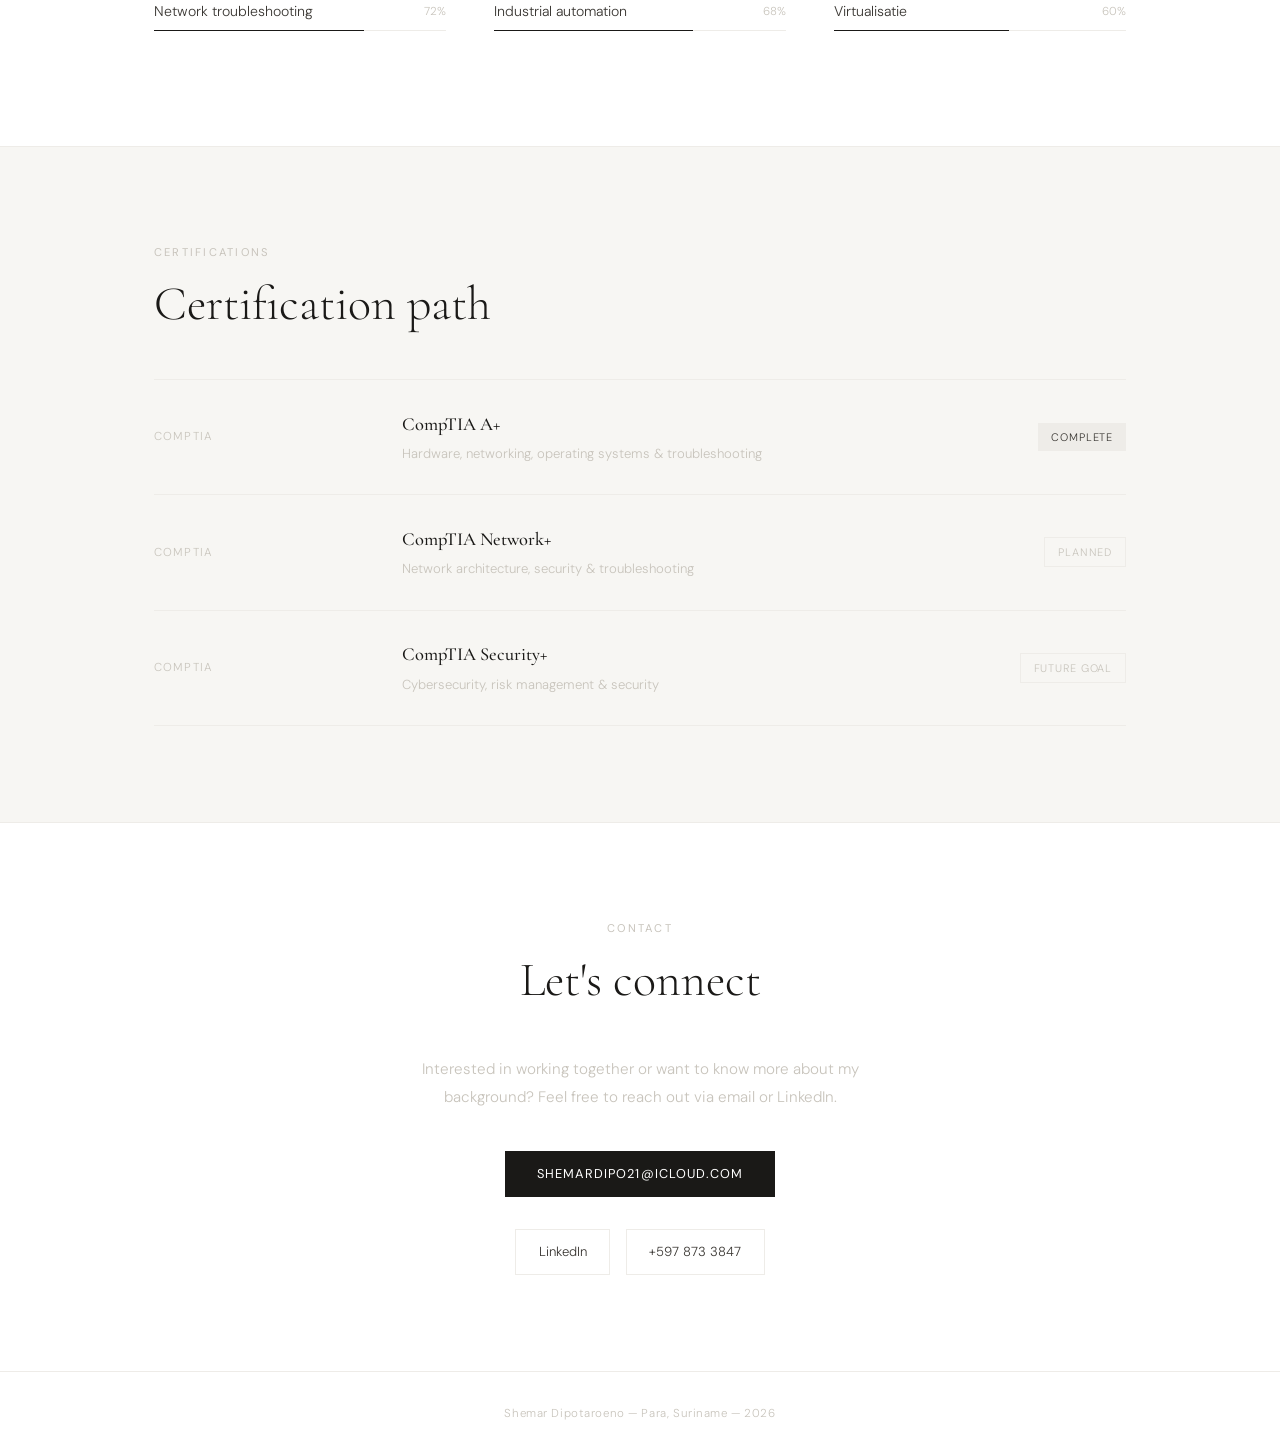
==== commit e5bd486c: "Add files via upload" ====
--- a/index.html
+++ b/index.html
@@ -6,6 +6,7 @@
   <title>Shemar Dipotaroeno</title>
   <link rel="preconnect" href="https://fonts.googleapis.com" />
   <link href="https://fonts.googleapis.com/css2?family=Cormorant+Garamond:wght@300;400;500;600&family=DM+Sans:wght@300;400;500&display=swap" rel="stylesheet" />
+  <link rel="stylesheet" href="css/main.css">
   <link rel="stylesheet" href="css/base.css">
   <link rel="stylesheet" href="css/hero.css">
   <link rel="stylesheet" href="css/about.css">
@@ -411,7 +412,6 @@
     <div class="contact-grid">
       <a href="https://www.linkedin.com/in/dipotaroeno-shemar" target="_blank" class="contact-item">LinkedIn</a>
       <a href="tel:+5978733847" class="contact-item">+597 873 3847</a>
-      <a href="#" class="contact-item">Download CV</a>
     </div>
   </div>
 </section>
--- a/css/main.css
+++ b/css/main.css
@@ -0,0 +1,208 @@
+*, *::before, *::after { box-sizing: border-box; margin: 0; padding: 0; }
+
+:root {
+  --white:    #ffffff;
+  --off:      #f7f6f3;
+  --light:    #eeece8;
+  --mid:      #c8c4bc;
+  --dark:     #3a3733;
+  --black:    #1a1917;
+  --accent:   #2c5f4a;
+  --serif:    'Cormorant Garamond', Georgia, serif;
+  --sans:     'DM Sans', system-ui, sans-serif;
+}
+
+html { scroll-behavior: smooth; }
+
+body {
+  background: var(--white);
+  color: var(--dark);
+  font-family: var(--sans);
+  font-weight: 300;
+  line-height: 1.7;
+}
+
+/* ── NAV ── */
+nav {
+  position: fixed; top: 0; left: 0; right: 0;
+  z-index: 100;
+  display: flex; align-items: center; justify-content: space-between;
+  padding: 1.1rem 4rem;
+  background: var(--white);
+  border-bottom: 1px solid var(--light);
+  box-shadow: 0 2px 12px rgba(0,0,0,.07);
+  height: 60px;
+}
+.nav-name {
+  font-family: var(--serif);
+  font-size: 1.1rem;
+  font-weight: 500;
+  color: var(--black);
+  letter-spacing: .02em;
+  text-decoration: none;
+  white-space: nowrap;
+  overflow: hidden;
+  text-overflow: ellipsis;
+  flex: 1;
+  min-width: 0;
+  align-self: center;
+  line-height: 1;
+}
+.nav-links { display: flex; gap: 2.5rem; list-style: none; }
+.nav-links a {
+  font-size: .8rem;
+  font-weight: 400;
+  color: var(--mid);
+  text-decoration: none;
+  letter-spacing: .08em;
+  text-transform: uppercase;
+  transition: color .2s;
+}
+.nav-links a:hover,
+.nav-links a.active { color: var(--black); }
+
+/* ── BUTTONS ── */
+.btn {
+  display: inline-block;
+  padding: .75rem 2rem;
+  font-family: var(--sans);
+  font-size: .8rem;
+  font-weight: 400;
+  letter-spacing: .08em;
+  text-transform: uppercase;
+  text-decoration: none;
+  border-radius: 0;
+  transition: all .25s;
+  cursor: pointer;
+  border: none;
+}
+.btn-primary { background: var(--black); color: var(--white); }
+.btn-primary:hover { background: var(--accent); }
+.btn-outline { background: transparent; color: var(--black); border: 1px solid var(--mid); }
+.btn-outline:hover { border-color: var(--black); }
+
+/* ── DIVIDER ── */
+.divider { border: none; border-top: 1px solid var(--light); margin: 0; }
+
+/* ── SECTIONS ── */
+section {
+  padding: 6rem 4rem;
+  max-width: 1100px;
+  margin: 0 auto;
+}
+.sec-label {
+  font-size: .7rem;
+  font-weight: 400;
+  color: var(--mid);
+  letter-spacing: .2em;
+  text-transform: uppercase;
+  margin-bottom: 1rem;
+}
+h2 {
+  font-family: var(--serif);
+  font-size: clamp(2rem, 4vw, 3rem);
+  font-weight: 300;
+  color: var(--black);
+  margin-bottom: 3rem;
+  line-height: 1.1;
+}
+
+/* ── FOOTER ── */
+footer {
+  text-align: center;
+  padding: 2rem;
+  border-top: 1px solid var(--light);
+  font-size: .72rem;
+  color: var(--mid);
+  letter-spacing: .05em;
+}
+
+/* ── REVEAL ── */
+.reveal {
+  opacity: 0;
+  transform: translateY(24px);
+  transition: opacity .7s, transform .7s;
+}
+.reveal.visible { opacity: 1; transform: none; }
+
+@keyframes fadeUp {
+  from { opacity: 0; transform: translateY(16px); }
+  to   { opacity: 1; transform: none; }
+}
+@keyframes fadeIn {
+  from { opacity: 0; }
+  to   { opacity: 1; }
+}
+
+/* ── HAMBURGER ── */
+.nav-burger {
+  display: none;
+  flex-direction: column;
+  gap: 5px;
+  background: none;
+  border: none;
+  cursor: pointer;
+  padding: 4px;
+  flex-shrink: 0;
+  margin-left: 1rem;
+}
+.nav-burger span {
+  display: block;
+  width: 22px; height: 1.5px;
+  background: var(--black);
+  transition: all .3s;
+}
+.nav-burger.open span:nth-child(1) { transform: translateY(6.5px) rotate(45deg); }
+.nav-burger.open span:nth-child(2) { opacity: 0; }
+.nav-burger.open span:nth-child(3) { transform: translateY(-6.5px) rotate(-45deg); }
+
+/* ── MOBILE NAV DRAWER ── */
+@media (max-width: 900px) {
+  .nav-burger { display: flex; }
+  .nav-links {
+    display: flex !important;
+    flex-direction: column;
+    position: fixed;
+    top: 60px; left: 0; right: 0;
+    background: var(--white);
+    border-bottom: 1px solid var(--light);
+    box-shadow: 0 4px 16px rgba(0,0,0,.1);
+    padding: 1.5rem 2rem;
+    gap: 1.2rem;
+    opacity: 0;
+    visibility: hidden;
+    pointer-events: none;
+    transform: translateY(-6px);
+    transition: opacity .25s ease, transform .25s ease, visibility 0s linear .25s;
+    z-index: 200;
+  }
+  .nav-links.open {
+    opacity: 1;
+    visibility: visible;
+    pointer-events: auto;
+    transform: translateY(0);
+    transition: opacity .25s ease, transform .25s ease, visibility 0s;
+  }
+  .nav-links a { font-size: .9rem; color: var(--dark); padding: .25rem 0; }
+}
+
+/* ── RESPONSIVE ── */
+@media (max-width: 900px) {
+  nav { padding: 1rem 2rem; height: 60px; }
+  section { padding: 4rem 2rem; }
+  h2 { margin-bottom: 2rem; }
+}
+
+@media (max-width: 600px) {
+  nav {
+    padding: 0 1.2rem;
+    padding-left: max(1.2rem, env(safe-area-inset-left));
+    padding-right: max(1.2rem, env(safe-area-inset-right));
+    height: 60px;
+  }
+  .nav-name { font-size: .88rem; }
+  section { padding: 3rem 1.5rem; }
+  h2 { font-size: 1.8rem; margin-bottom: 2rem; }
+  .btn { width: 100%; text-align: center; }
+  .btn-primary { padding: .9rem 1.5rem; font-size: .78rem; }
+}
--- a/css/base.css
+++ b/css/base.css
@@ -28,11 +28,10 @@
   z-index: 100;
   display: flex; align-items: center; justify-content: space-between;
   padding: 1.1rem 4rem;
-  background: rgba(255,255,255,.97);
-  backdrop-filter: blur(8px);
-  -webkit-backdrop-filter: blur(8px);
+  background: var(--white);
   border-bottom: 1px solid var(--light);
-  min-height: 60px;
+  box-shadow: 0 2px 12px rgba(0,0,0,.07);
+  height: 60px;
 }
 .nav-name {
   font-family: var(--serif);
@@ -41,6 +40,13 @@
   color: var(--black);
   letter-spacing: .02em;
   text-decoration: none;
+  white-space: nowrap;
+  overflow: hidden;
+  text-overflow: ellipsis;
+  flex: 1;
+  min-width: 0;
+  align-self: center;
+  line-height: 1;
 }
 .nav-links { display: flex; gap: 2.5rem; list-style: none; }
 .nav-links a {
@@ -137,6 +143,8 @@
   border: none;
   cursor: pointer;
   padding: 4px;
+  flex-shrink: 0;
+  margin-left: 1rem;
 }
 .nav-burger span {
   display: block;
@@ -156,34 +164,43 @@
     flex-direction: column;
     position: fixed;
     top: 60px; left: 0; right: 0;
-    background: rgba(255,255,255,.97);
-    backdrop-filter: blur(8px);
+    background: var(--white);
     border-bottom: 1px solid var(--light);
+    box-shadow: 0 4px 16px rgba(0,0,0,.1);
     padding: 1.5rem 2rem;
     gap: 1.2rem;
-    transform: translateY(-110%);
-    transition: transform .3s ease;
-    z-index: 99;
+    opacity: 0;
+    visibility: hidden;
+    pointer-events: none;
+    transform: translateY(-6px);
+    transition: opacity .25s ease, transform .25s ease, visibility 0s linear .25s;
+    z-index: 200;
   }
-  .nav-links.open { transform: translateY(0); }
-  .nav-links a { font-size: .85rem; color: var(--dark); }
+  .nav-links.open {
+    opacity: 1;
+    visibility: visible;
+    pointer-events: auto;
+    transform: translateY(0);
+    transition: opacity .25s ease, transform .25s ease, visibility 0s;
+  }
+  .nav-links a { font-size: .9rem; color: var(--dark); padding: .25rem 0; }
 }
 
 /* ── RESPONSIVE ── */
 @media (max-width: 900px) {
-  nav { padding: 1.2rem 2rem; }
-  .nav-links { display: none; }
+  nav { padding: 1rem 2rem; height: 60px; }
   section { padding: 4rem 2rem; }
   h2 { margin-bottom: 2rem; }
 }
 
 @media (max-width: 600px) {
   nav {
-    padding: 1rem 1.2rem;
+    padding: 0 1.2rem;
     padding-left: max(1.2rem, env(safe-area-inset-left));
     padding-right: max(1.2rem, env(safe-area-inset-right));
+    height: 60px;
   }
-  .nav-name { font-size: .95rem; }
+  .nav-name { font-size: .88rem; }
   section { padding: 3rem 1.5rem; }
   h2 { font-size: 1.8rem; margin-bottom: 2rem; }
   .btn { width: 100%; text-align: center; }
